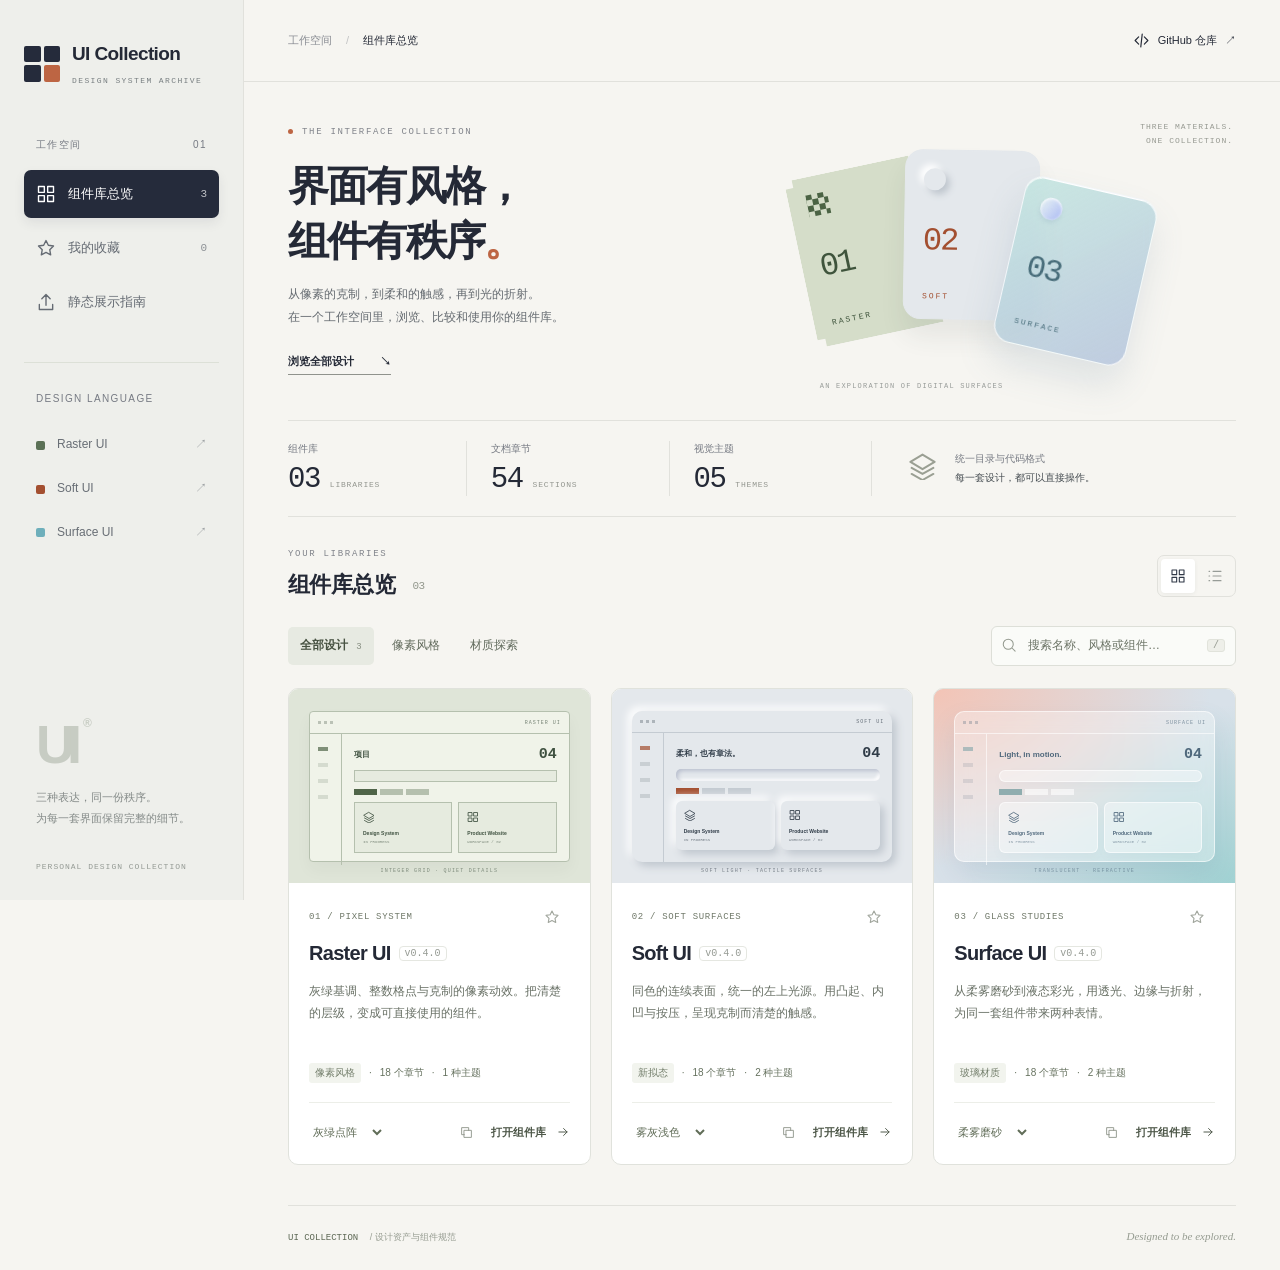
==== index.html @ 35c998aa "feat: unify UI collection and fix interaction regressions Add the collection manager, shared documen" ====
<!doctype html>
<html lang="zh-CN">
<head>
  <meta charset="utf-8">
  <meta name="viewport" content="width=device-width,initial-scale=1,viewport-fit=cover">
  <meta name="theme-color" content="#f6f5f1">
  <meta name="description" content="UI Collection：像素、新拟态与玻璃材质组件库的统一展示与管理入口。">
  <title>UI Collection · 组件库管理</title>
  <link rel="icon" href="data:image/svg+xml,%3Csvg xmlns='http://www.w3.org/2000/svg' viewBox='0 0 32 32'%3E%3Crect width='32' height='32' rx='8' fill='%23232938'/%3E%3Cpath d='M8 8h6v6H8zm10 0h6v6h-6zM8 18h6v6H8zm10 0h6v6h-6z' fill='%23f0a583'/%3E%3C/svg%3E">
  <link rel="stylesheet" href="collection.css?v=audit1">
  <script defer src="collection.js?v=audit1"></script>
</head>
<body>
<a class="skip" href="#collection-main">跳至组件库内容</a>
<aside class="collection-sidebar">
  <a class="collection-brand" href="#libraries"><span class="brand-symbol" aria-hidden="true"><i></i><i></i><i></i><i></i></span><span>UI Collection<small>DESIGN SYSTEM ARCHIVE</small></span></a>
  <div class="sidebar-label">工作空间 <span>01</span></div>
  <nav aria-label="管理页导航">
    <a href="#libraries" data-view="libraries" aria-current="page"><span data-icon="grid"></span>组件库总览<span class="nav-count">3</span></a>
    <a href="#favorites" data-view="favorites"><span data-icon="star"></span>我的收藏<span class="nav-count" id="favorite-count">0</span></a>
    <a href="#publish" data-view="publish"><span data-icon="upload"></span>静态展示指南</a>
  </nav>
  <div class="sidebar-collection"><span class="sidebar-label">DESIGN LANGUAGE</span><a href="raster-ui/index.html"><i class="swatch-pixel"></i>Raster UI<span>↗</span></a><a href="soft-ui/index.html"><i class="swatch-soft"></i>Soft UI<span>↗</span></a><a href="surface-ui/index.html"><i class="swatch-glass"></i>Surface UI<span>↗</span></a></div>
  <div class="sidebar-bottom"><div class="archive-mark" aria-hidden="true">UI<span>®</span></div><p>三种表达，同一份秩序。<br>为每一套界面保留完整的细节。</p><span>PERSONAL DESIGN COLLECTION</span></div>
</aside>
<div class="collection-content">
  <header class="collection-topbar"><div class="breadcrumbs">工作空间 <span>/</span> <strong id="current-page">组件库总览</strong></div><a href="https://github.com/Star1ver-an/raster-ui" target="_blank" rel="noopener"><span data-icon="code"></span>GitHub 仓库<span aria-hidden="true">↗</span></a></header>
  <main id="collection-main">
    <section class="collection-hero" aria-labelledby="hero-title"><div><div class="eyebrow"><span></span> THE INTERFACE COLLECTION</div><h1 id="hero-title">界面有风格，<br>组件有秩序<span>。</span></h1><p>从像素的克制，到柔和的触感，再到光的折射。<br>在一个工作空间里，浏览、比较和使用你的组件库。</p><a class="text-link" href="#libraries">浏览全部设计 <span aria-hidden="true">↘</span></a></div><div class="hero-art" aria-hidden="true"><div class="art-label">THREE MATERIALS.<br>ONE COLLECTION.</div><div class="art-surface art-pixel"><i></i><b>01</b><span>RASTER</span></div><div class="art-surface art-soft"><i></i><b>02</b><span>SOFT</span></div><div class="art-surface art-glass"><i></i><b>03</b><span>SURFACE</span></div><span class="art-caption">AN EXPLORATION OF DIGITAL SURFACES</span></div></section>
    <section class="collection-metrics" aria-label="组件库统计"><div><span>组件库</span><strong>03<small>LIBRARIES</small></strong></div><div><span>文档章节</span><strong>54<small>SECTIONS</small></strong></div><div><span>视觉主题</span><strong>05<small>THEMES</small></strong></div><div class="metric-note"><span data-icon="layers"></span><p>统一目录与代码格式<br><b>每一套设计，都可以直接操作。</b></p></div></section>
    <section id="libraries" aria-labelledby="library-heading"><div class="section-title"><div><span class="eyebrow">YOUR LIBRARIES</span><h2 id="library-heading">组件库总览 <span id="result-count">03</span></h2></div><div class="view-switch" role="group" aria-label="展示方式"><button type="button" data-layout="grid" aria-pressed="true" aria-label="卡片视图"><span data-icon="grid"></span></button><button type="button" data-layout="list" aria-pressed="false" aria-label="列表视图"><span data-icon="list"></span></button></div></div><div class="collection-toolbar"><div class="collection-filters" role="group" aria-label="组件库分类"><button type="button" data-filter="all" aria-pressed="true">全部设计 <span>3</span></button><button type="button" data-filter="pixel" aria-pressed="false">像素风格</button><button type="button" data-filter="material" aria-pressed="false">材质探索</button></div><label class="collection-search"><span data-icon="search"></span><input id="library-search" type="search" placeholder="搜索名称、风格或组件…" aria-label="搜索组件库"><kbd aria-hidden="true">/</kbd></label></div><p class="sr-only" id="collection-results" role="status" aria-atomic="true"></p><div class="library-grid" id="library-grid"></div><div class="collection-empty" id="collection-empty" hidden><span data-icon="search"></span><h3>这里还没有组件库</h3><p id="empty-message">试试其他关键词，或清除筛选。</p><button type="button" id="reset-collection">查看全部组件库</button></div></section>
    <section class="publish-panel" id="publish" aria-labelledby="publish-title" hidden><span class="eyebrow">PUBLISH YOUR COLLECTION</span><h2 id="publish-title">把设计，放到一个可分享的地址。</h2><p>这是一份纯静态组件库。管理页与三套文档使用相对路径，可以作为 GitHub Pages 项目站点展示。</p><ol><li><span>01</span><div><h3>提交完整项目</h3><p>将根目录管理页、共享资源和三套组件库一起提交到仓库。</p></div></li><li><span>02</span><div><h3>启用 GitHub Pages</h3><p>打开仓库 Settings → Pages，将 Source 设为 GitHub Actions。</p></div></li><li><span>03</span><div><h3>运行部署工作流</h3><p>推送到 master，或在 Actions 中手动运行 Deploy UI Collection。工作流只发布构建后的静态文件。</p></div></li></ol><div class="publish-note"><span data-icon="info"></span><p>收藏和视图偏好只保存在当前浏览器。在线管理页用于浏览与整理，不需要账户或服务器。</p></div><a class="primary-link" href="https://github.com/Star1ver-an/raster-ui/settings/pages" target="_blank" rel="noopener">打开仓库 Pages 设置 <span aria-hidden="true">↗</span></a><a class="text-link" href="https://docs.github.com/zh/pages/getting-started-with-github-pages/using-custom-workflows-with-github-pages" target="_blank" rel="noopener">GitHub Pages 官方说明 ↗</a></section>
    <footer class="collection-footer"><span><b>UI COLLECTION</b> / 设计资产与组件规范</span><span>Designed to be explored.</span></footer>
  </main>
</div>
<div class="collection-toast" id="collection-toast" role="status" hidden></div>
<dialog class="link-dialog" id="link-dialog" aria-labelledby="link-title"><h2 id="link-title">复制页面地址</h2><p>浏览器未允许自动复制。下方地址已选中，可按 Ctrl/Cmd + C 复制。</p><input readonly id="copy-url" aria-label="页面地址"><button type="button" id="close-link-dialog">关闭</button></dialog>
</body>
</html>
---- collection.css ----
:root{color-scheme:light;--paper:#f6f5f1;--ink:#242936;--muted:#767a83;--line:#e1e1dc;--accent:#bd6543;--navy:#252b3b;--font:"Segoe UI","Microsoft YaHei",sans-serif;--mono:"Cascadia Mono",Consolas,monospace}
*{box-sizing:border-box}html{scroll-padding-top:96px}body{margin:0;font:14px/1.65 var(--font);color:var(--ink);background:var(--paper)}a{color:inherit;text-decoration:none}button,input,select{font:inherit}button,select{cursor:pointer}button{color:inherit}button:disabled{cursor:default}svg{display:block;width:20px;height:20px;flex-shrink:0}button:focus-visible,a:focus-visible,input:focus-visible,select:focus-visible{outline:2px solid var(--accent);outline-offset:4px}[hidden]{display:none!important}.sr-only{position:absolute;clip-path:inset(50%);width:1px;height:1px;overflow:hidden}.skip{position:fixed;top:-100px;left:20px;z-index:100;background:var(--navy);color:white;padding:12px 20px}.skip:focus{top:12px}
.collection-sidebar{width:244px;position:fixed;inset:0 auto 0 0;padding:38px 24px 24px;background:#eeeFEb;border-right:1px solid var(--line);display:flex;flex-direction:column;overflow:auto}
.collection-brand{display:flex;align-items:center;gap:12px;font-size:19px;font-weight:700;letter-spacing:-.6px;margin-bottom:48px}.collection-brand small{display:block;font:8px/2 var(--mono);letter-spacing:1.4px;color:#777e80;margin-top:4px}.brand-symbol{width:36px;height:36px;display:grid;grid-template-columns:1fr 1fr;gap:3px;flex-shrink:0}.brand-symbol i{background:var(--navy);border-radius:2px}.brand-symbol i:last-child{background:var(--accent)}
.sidebar-label{display:flex;justify-content:space-between;font-size:10px;letter-spacing:1.4px;color:var(--muted);margin:0 12px 16px}.collection-sidebar nav{display:grid;gap:6px}.collection-sidebar nav>a{display:flex;align-items:center;gap:12px;padding:13px 12px;min-height:48px;border-radius:7px;color:#656b73;font-size:13px}.collection-sidebar nav>a[aria-current]{background:var(--navy);color:#fff;box-shadow:0 5px 12px #252b3b14}.collection-sidebar nav>a:hover:not([aria-current]){background:#e2e4de}.nav-count{margin-left:auto;font:11px var(--mono);opacity:.7}.sidebar-collection{margin-top:36px;padding-top:28px;border-top:1px solid #dce0d7}.sidebar-collection>a{display:flex;align-items:center;padding:12px;gap:12px;color:#686e75;font-size:12px}.sidebar-collection>a>span{margin-left:auto;opacity:.6}.sidebar-collection i{width:9px;height:9px;border-radius:2px}.swatch-pixel{background:#5b7156}.swatch-soft{background:#9b9bb8}.swatch-glass{background:#6eafbb}.sidebar-bottom{margin-top:auto;padding:50px 12px 0}.archive-mark{font:700 54px/1 var(--font);letter-spacing:-8px;color:#c7ccc3}.archive-mark span{font-size:12px;letter-spacing:0;vertical-align:top;margin-left:9px}.sidebar-bottom p{font-size:11px;color:#858b89;line-height:1.9;margin:16px 0 24px}.sidebar-bottom>span{font:8px var(--mono);letter-spacing:1px;color:#949a94}
.collection-content{margin-left:244px}.collection-topbar{height:82px;border-bottom:1px solid var(--line);padding:0 44px;display:flex;align-items:center;justify-content:space-between;background:var(--paper);gap:20px}.breadcrumbs{display:flex;align-items:center;gap:14px;font-size:11px;color:#898c93}.breadcrumbs span{color:#c2c3c4}.breadcrumbs strong{font-weight:500;color:var(--ink)}.collection-topbar>a{display:flex;align-items:center;gap:8px;font-size:11px}.collection-topbar>a svg{width:17px;height:17px}main{padding:0 44px;max-width:1580px;margin:auto}
.collection-hero{display:grid;grid-template-columns:1.1fr 1fr;gap:32px;align-items:center;min-height:350px;padding:40px 0 36px}.eyebrow{font:9px var(--mono);letter-spacing:1.7px;color:#81848b;display:block}.collection-hero .eyebrow{display:flex;align-items:center;gap:9px}.eyebrow>span{width:5px;height:5px;background:var(--accent);border-radius:50%}h1{font-size:clamp(30px,3.2vw,48px);line-height:1.35;letter-spacing:-1.8px;margin:22px 0 14px;font-weight:650}h1>span{color:var(--accent)}.collection-hero p{font-size:12px;line-height:1.9;color:#81848b;margin:0 0 20px}.text-link{font-size:11px;display:inline-flex;align-items:center;gap:26px;border-bottom:1px solid #90938d;padding-bottom:4px;font-weight:600}.text-link:hover{color:var(--accent)}
.hero-art{height:278px;position:relative;isolation:isolate}.art-label{position:absolute;right:3px;top:8px;font:8px/1.8 var(--mono);letter-spacing:1px;color:#969991;text-align:right}.art-surface{position:absolute;width:135px;height:170px;border-radius:4px;padding:18px;box-shadow:0 18px 25px #2d3a4414;display:flex;flex-direction:column;justify-content:space-between}.art-surface>b{font:500 32px var(--mono);letter-spacing:-2px}.art-surface>span{font:8px var(--mono);letter-spacing:2px}.art-surface>i{width:22px;height:22px;display:block}.art-pixel{top:54px;left:0;background:#d5ddc9;color:#3f543c;transform:rotate(-12deg);z-index:1;clip-path:polygon(0 8px,8px 8px,8px 0,calc(100% - 8px) 0,calc(100% - 8px) 8px,100% 8px,100% calc(100% - 8px),calc(100% - 8px) calc(100% - 8px),calc(100% - 8px) 100%,8px 100%,8px calc(100% - 8px),0 calc(100% - 8px))}.art-pixel>i{background:repeating-conic-gradient(#4b6344 0 25%,transparent 0 50%) 0/12px 12px}.art-soft{top:38px;left:104px;background:linear-gradient(135deg,#eeeff4,#d6d9e3);border:1px solid #fdfdff;color:#777e96;z-index:2;transform:rotate(1deg);border-radius:18px}.art-soft>i{border-radius:50%;background:#e3e6ec;box-shadow:4px 4px 7px #a4abba,-4px -4px 7px white}.art-glass{top:74px;left:208px;z-index:3;background:linear-gradient(140deg,#bfe4dece,#9fb3d5a1);border:1px solid #ffffffc9;color:#476c79;transform:rotate(13deg);backdrop-filter:blur(8px);border-radius:18px;box-shadow:0 20px 35px #63829d29,inset 0 1px 0 #fff}.art-glass>i{border-radius:50%;background:linear-gradient(120deg,#fff9,#acbbf3);box-shadow:inset 0 1px 3px #fff,0 3px 4px #567a9c20}.art-caption{position:absolute;bottom:0;left:20px;font:7px var(--mono);letter-spacing:1.2px;color:#979b98}
.collection-metrics{display:grid;grid-template-columns:1fr 1fr 1fr 1.9fr;padding:23px 0;border-top:1px solid var(--line);border-bottom:1px solid var(--line);gap:24px;margin-bottom:40px}.collection-metrics>div:not(:last-child){border-right:1px solid var(--line)}.collection-metrics>div>span{display:block;color:var(--muted);font-size:10px;margin-bottom:5px}.collection-metrics strong{display:flex;align-items:baseline;gap:10px;font:400 29px var(--mono);letter-spacing:-1.5px}.collection-metrics small{font:8px var(--mono);color:#93968f;letter-spacing:.8px}.metric-note{display:flex;align-items:center;gap:18px;padding-left:12px}.metric-note>[data-icon] svg{width:29px;height:29px;color:#9a9f93}.metric-note p{font-size:10px;line-height:1.9;color:var(--muted);margin:0}.metric-note b{font-weight:400;color:#454c51}
.section-title{display:flex;justify-content:space-between;align-items:center;margin-bottom:23px;gap:20px}.section-title h2{font-size:22px;font-weight:600;letter-spacing:-.6px;margin:8px 0 0}.section-title h2>span{font:11px var(--mono);color:#93988d;margin-left:12px;vertical-align:middle}.view-switch{display:flex;border:1px solid var(--line);border-radius:7px;padding:3px;gap:3px}.view-switch button{background:transparent;border:0;display:grid;place-items:center;width:34px;height:34px;border-radius:4px;color:#979c97}.view-switch button[aria-pressed="true"]{background:white;color:#303847;box-shadow:0 1px 4px #24293610}.view-switch svg{width:16px;height:16px}
.collection-toolbar{display:flex;align-items:center;justify-content:space-between;gap:18px;padding-bottom:22px}.collection-filters{display:flex;align-items:center;gap:6px}.collection-filters button{border:0;background:none;padding:8px 12px;border-radius:5px;color:#848982;font-size:11px;min-height:38px;white-space:nowrap}.collection-filters button[aria-pressed="true"]{background:#e7eae2;color:#485343;font-weight:600}.collection-filters button>span{margin-left:5px;opacity:.6;font:9px var(--mono)}.collection-search{display:flex;align-items:center;gap:9px;border:1px solid #dddfd8;border-radius:6px;padding:8px 10px;background:#fafbf8;min-width:160px}.collection-search svg{width:15px;height:15px;color:#93998e}.collection-search input{background:none;border:0;outline:none;min-width:0;width:172px;color:var(--ink);font-size:11px}.collection-search:focus-within{border-color:var(--accent)}.collection-search kbd{background:#eeefe9;border:1px solid #e1e3db;padding:0 5px;border-radius:3px;font:10px var(--mono);color:#969b92}
.library-grid{display:grid;grid-template-columns:repeat(3,minmax(0,1fr));gap:20px}.library-card{background:#fff;border:1px solid #e0e2dc;border-radius:10px;overflow:hidden;min-width:0;transition:box-shadow .2s ease,transform .2s ease}.library-card:hover{box-shadow:0 12px 30px #303a4110;transform:translateY(-3px)}.library-preview{height:194px;padding:26px 20px 20px;position:relative;overflow:hidden;display:flex;align-items:center;justify-content:center}.preview-raster{background:#dfe5d8;color:#3f5140;--mini-bg:#f0f3e9;--mini-panel:#e6ebdf;--mini-accent:#506549;--mini-line:#b5c0ae}.preview-soft{background:#e9eaf0;color:#61687c;--mini-bg:#edeef4;--mini-panel:#f0f1f6;--mini-accent:#8c94bf;--mini-line:#d0d4df}.preview-surface{background:radial-gradient(ellipse at 0 0,#f3c4b6,transparent 65%),radial-gradient(ellipse at 100% 100%,#a1d2d3,transparent 65%),#d8e1e9;color:#4f687c;--mini-bg:#ffffff50;--mini-panel:#ffffff65;--mini-accent:#90adaf;--mini-line:#fff9}.mini-window{width:100%;max-width:290px;height:151px;background:var(--mini-bg);border:1px solid var(--mini-line);box-shadow:0 8px 16px #28323b0a;border-radius:4px;transform:translateY(-2px)}.mini-bar{height:22px;display:flex;align-items:center;gap:3px;padding:0 8px;border-bottom:1px solid var(--mini-line)}.mini-bar>i{width:3px;height:3px;background:currentColor;opacity:.3}.mini-bar>span{margin-left:auto;font:5px var(--mono);letter-spacing:1px;opacity:.7}.mini-layout{display:grid;grid-template-columns:32px 1fr;height:127px}.mini-rail{padding:13px 8px;border-right:1px solid var(--mini-line);display:flex;flex-direction:column;gap:12px}.mini-rail>*{display:block;width:10px;height:4px;background:currentColor;opacity:.15}.mini-rail>b{background:var(--mini-accent);opacity:.7}.mini-content{padding:12px;min-width:0}.mini-title{font-size:8px;font-weight:700;display:flex;justify-content:space-between;align-items:center;white-space:nowrap}.mini-title>span{font:700 15px var(--mono)}.mini-search{height:12px;background:var(--mini-panel);margin-top:7px;border:1px solid var(--mini-line)}.mini-chips{display:flex;gap:3px;margin:7px 0}.mini-chips>i{width:23px;height:6px;background:var(--mini-line)}.mini-chips>i:first-child{background:var(--mini-accent)}.mini-cards{display:grid;grid-template-columns:1fr 1fr;gap:6px}.mini-cards>div{padding:8px;background:var(--mini-panel);border:1px solid var(--mini-line)}.mini-cards i svg{width:12px;height:12px;margin-bottom:6px}.mini-cards b{font-size:5px;display:block}.mini-cards small{font:4px var(--mono);display:block;opacity:.6;margin-top:3px}.preview-caption{position:absolute;left:0;right:0;bottom:9px;text-align:center;font:5px var(--mono);letter-spacing:1.2px;opacity:.6}.preview-soft .mini-window{border-radius:10px;box-shadow:7px 7px 14px #b6bcc8,-5px -5px 14px #fff;border-color:#ffffff70}.preview-soft .mini-search{box-shadow:inset 2px 2px 4px #b9bfce,inset -2px -2px 3px #fff;border:0;border-radius:5px}.preview-soft .mini-cards>div{box-shadow:3px 3px 6px #c2c6d3,-3px -3px 6px #fff;border:0;border-radius:6px}.preview-surface .mini-window{border-radius:10px;box-shadow:0 12px 25px #68859c25;backdrop-filter:blur(9px)}.preview-surface .mini-cards>div,.preview-surface .mini-search{border-radius:6px;box-shadow:0 4px 8px #68859c0a}
.library-card-body{padding:18px 20px 16px}.card-edition{display:flex;align-items:center;justify-content:space-between;gap:10px;margin-bottom:4px}.card-edition>span{font:7px var(--mono);color:#90978c;letter-spacing:.7px}.favorite-button{border:0;background:none;padding:6px;color:#a1a69d;min-height:32px;min-width:32px;border-radius:4px}.favorite-button svg{width:16px;height:16px}.favorite-button[aria-pressed="true"]{color:#b77b41}.favorite-button[aria-pressed="true"] svg{fill:#f5e0b8}.favorite-button:hover{background:#f5f4ee}.card-title{display:flex;align-items:center;gap:8px;flex-wrap:wrap}.card-title h3{font-size:20px;letter-spacing:-.7px;font-weight:600;margin:0}.version-label{font:8px var(--mono);color:#969b94;border:1px solid #e5e7e1;border-radius:4px;padding:1px 5px}.library-card-body>p{color:#81877f;font-size:10px;line-height:1.9;min-height:57px;margin:10px 0 15px}.card-meta{display:flex;gap:8px;flex-wrap:wrap;align-items:center;font-size:8px;color:#8c928a}.card-meta>span+span::before{content:"·";margin-right:8px}.card-meta>span:first-child{padding:2px 6px;border-radius:3px;background:#f2f4ee;color:#737e6b}.card-bottom{border-top:1px solid #eceee8;margin-top:19px;padding-top:13px;display:flex;align-items:center;justify-content:space-between;gap:8px;flex-wrap:wrap}.theme-picker select{max-width:100%;border:0;color:#91988b;font-size:9px;background:none;padding:6px 12px 6px 0;min-height:32px}.card-bottom>div{display:flex;align-items:center;gap:8px;margin-left:auto}.copy-link{border:0;background:none;color:#8d9488;padding:7px;min-width:30px;min-height:32px}.copy-link svg{width:13px;height:13px}.open-library{display:flex;align-items:center;gap:10px;font-size:9px;color:#4d5748;font-weight:600;min-height:32px;white-space:nowrap}.open-library svg{width:14px;height:14px}.open-library:hover{color:var(--accent)}
.library-card[data-preview-theme="dark"] .preview-soft{background:#333945;color:#d5d8e3;--mini-bg:#353c49;--mini-panel:#3b4351;--mini-accent:#a4abd5;--mini-line:#515b6d}.library-card[data-preview-theme="dark"] .preview-soft .mini-window,.library-card[data-preview-theme="dark"] .preview-soft .mini-cards>div{box-shadow:4px 4px 9px #202631,-3px -3px 8px #4a5465}.library-card[data-preview-theme="dark"] .mini-search{box-shadow:inset 2px 2px 4px #212732,inset -2px -2px 4px #465063}.library-card[data-preview-theme="clear"] .preview-surface{background:radial-gradient(ellipse at 0 0,#735790,transparent 70%),radial-gradient(ellipse at 100% 100%,#187b91,transparent 70%),#1f324c;color:#e9f6ff;--mini-bg:#b8d8ff22;--mini-panel:#83b6e52b;--mini-accent:#b7a8ed;--mini-line:#d7eaff45}
.library-grid[data-layout="list"]{grid-template-columns:1fr}.library-grid[data-layout="list"] .library-card{display:grid;grid-template-columns:250px 1fr}.library-grid[data-layout="list"] .library-preview{height:100%;min-height:230px}.library-grid[data-layout="list"] .library-card-body{padding:20px 28px}.library-grid[data-layout="list"] .library-card-body>p{min-height:0}.collection-empty{text-align:center;border:1px dashed #d5dacd;padding:50px 24px;border-radius:10px;color:#8b9483}.collection-empty>[data-icon] svg{margin:0 auto;width:30px;height:30px}.collection-empty h3{font-size:18px;font-weight:500;color:#57624f}.collection-empty p{font-size:12px}.collection-empty button{border:1px solid #cdd3c7;background:none;border-radius:6px;padding:10px 20px;font-size:12px;margin-top:12px}
.collection-footer{border-top:1px solid var(--line);margin-top:40px;padding:24px 0;display:flex;justify-content:space-between;gap:20px;flex-wrap:wrap;font-size:9px;color:#969c91}.collection-footer b{font:9px var(--mono);color:#5c6754;margin-right:9px}.collection-footer>span:last-child{font:italic 11px Georgia,serif}
.publish-panel{padding:12px 0 0;max-width:800px}.publish-panel h2{font-size:27px;font-weight:600;letter-spacing:-1px}.publish-panel>p{color:#7a8373;font-size:13px;max-width:650px}.publish-panel ol{list-style:none;padding:0;margin:28px 0}.publish-panel li{display:flex;gap:24px;border-top:1px solid var(--line);padding:23px 0}.publish-panel li>span{font:20px var(--mono);color:#b2b8a9}.publish-panel h3{font-size:15px;font-weight:500;margin:0 0 8px}.publish-panel li p{font-size:12px;color:#858d7f;margin:0}.publish-note{display:flex;gap:14px;background:#ecefe6;border-radius:8px;padding:18px 20px;font-size:12px;color:#6e7a63;margin-bottom:24px}.publish-note p{margin:0}.primary-link{display:inline-flex;align-items:center;gap:28px;background:var(--navy);color:#fff;padding:12px 20px;border-radius:6px;font-size:12px;margin-right:20px;margin-bottom:20px}.publish-panel .text-link{font-weight:400;font-size:11px}
.collection-toast{position:fixed;bottom:24px;left:calc(50% + 122px);transform:translateX(-50%);padding:12px 24px;border-radius:8px;background:var(--navy);color:white;box-shadow:0 8px 24px #24293625;font-size:12px;z-index:50;max-width:calc(100% - 32px)}.link-dialog{border:1px solid var(--line);border-radius:12px;padding:28px;max-width:520px;width:calc(100% - 32px);color:var(--ink)}.link-dialog::backdrop{background:#252b3b50}.link-dialog h2{font-size:20px;margin-top:0}.link-dialog p{font-size:12px;color:var(--muted)}.link-dialog input{width:100%;padding:10px;border:1px solid var(--line);font-size:12px}.link-dialog button{margin-top:20px;padding:8px 24px;border:0;border-radius:4px;background:var(--navy);color:white;min-height:44px}
@media(min-width:1600px){.collection-hero{min-height:400px}.hero-art{transform:scale(1.08);transform-origin:center}.library-preview{height:220px}}
@media(max-width:1200px){.collection-sidebar{width:210px;padding:30px 18px}.collection-content{margin-left:210px}main{padding:0 30px}.collection-topbar{padding:0 30px}.collection-brand{font-size:17px}.collection-brand small{font-size:7px;letter-spacing:1px}.hero-art{transform:scale(.85);transform-origin:right center}.library-grid{gap:14px}.library-card-body{padding:14px}.card-bottom>div{gap:3px}.collection-metrics{grid-template-columns:1fr 1fr 1fr;gap:20px}.collection-metrics .metric-note{display:none}.collection-metrics>div:nth-child(3){border-right:0}.collection-toast{left:calc(50% + 105px)}}
@media(max-width:1000px){.library-grid{grid-template-columns:1fr 1fr}.library-card:last-child{grid-column:auto}.hero-art{transform:scale(.7);width:350px;justify-self:end}.collection-hero{gap:0;grid-template-columns:1fr .7fr;overflow:hidden}h1{font-size:34px}.collection-hero p br{display:none}.collection-toolbar{flex-wrap:wrap}.collection-search{flex:1}.collection-search input{width:100%}.library-grid[data-layout="list"] .library-card{grid-template-columns:200px 1fr}}
@media(max-width:760px){.collection-sidebar{position:static;width:auto;padding:18px 20px 0;border-right:0;border-bottom:1px solid var(--line);overflow:visible}.collection-brand{font-size:19px;margin:0 0 18px}.collection-brand small{font-size:8px}.brand-symbol{width:32px;height:32px}.collection-sidebar>.sidebar-label,.sidebar-collection,.sidebar-bottom{display:none}.collection-sidebar nav{display:flex;gap:4px;overflow:auto}.collection-sidebar nav>a{min-height:48px;font-size:11px;gap:8px;white-space:nowrap;padding:10px 12px;border-radius:6px 6px 0 0}.collection-sidebar nav>a svg{width:16px;height:16px}.collection-sidebar nav>a .nav-count{display:none}.collection-content{margin:0}.collection-topbar{height:56px;padding:0 20px}.collection-topbar>a{font-size:10px}.breadcrumbs{font-size:10px;gap:10px}main{padding:0 20px}.collection-hero{grid-template-columns:1fr;min-height:0;padding:30px 0}.collection-hero h1{font-size:36px;letter-spacing:-1.5px;margin:18px 0 12px}.collection-hero p{font-size:12px}.hero-art{display:none}.collection-metrics{margin-bottom:30px;gap:16px;padding:20px 0}.collection-metrics strong{font-size:25px;display:block}.collection-metrics small{display:block;font-size:7px;letter-spacing:.6px;margin-top:6px}.collection-metrics>div>span{font-size:10px}.section-title h2{font-size:21px}.section-title .eyebrow{font-size:8px}.collection-toolbar{gap:12px;padding-bottom:18px}.collection-filters{justify-content:space-between;width:100%}.collection-filters button{padding:8px 11px;min-height:44px}.collection-search{width:100%;padding:10px 12px}.collection-search input{font-size:13px;min-height:22px}.collection-search kbd{display:none}.library-grid{grid-template-columns:1fr;gap:20px}.library-preview{height:210px}.mini-window{max-width:290px}.library-card-body{padding:18px 22px}.card-edition>span{font-size:8px}.card-title h3{font-size:22px}.version-label{font-size:9px}.library-card-body>p{font-size:12px;min-height:0}.card-meta{font-size:10px}.theme-picker select{font-size:11px;min-height:44px}.card-bottom{margin-top:16px}.copy-link{min-width:40px;min-height:44px}.copy-link svg{width:16px;height:16px}.open-library{font-size:11px;min-height:44px}.favorite-button{min-width:44px;min-height:44px}.view-switch button{width:40px;height:40px}.library-grid[data-layout="list"] .library-card{grid-template-columns:1fr}.library-grid[data-layout="list"] .library-preview{display:none}.library-grid[data-layout="list"] .library-card-body{padding:18px 22px}.collection-toast{left:50%;font-size:11px;width:max-content}.collection-footer{margin-top:28px;gap:12px}.publish-panel h2{font-size:24px}.publish-panel .text-link{display:table}.collection-footer>span{font-size:8px}}
@media(prefers-reduced-motion:reduce){*{scroll-behavior:auto!important}.library-card{transition:none}.library-card:hover{transform:none}}

/* Keep the asset controls readable at ordinary desktop widths. */
.library-card-body>p{font-size:12px;min-height:68px}.card-meta{font-size:10px}.card-edition>span{font-size:9px}.version-label{font-size:10px}
.theme-picker select,.open-library{font-size:11px}.collection-filters button,.collection-search input{font-size:12px}
.collection-hero{min-height:310px;padding-top:30px;padding-bottom:30px}.collection-metrics{padding-top:20px;padding-bottom:20px;margin-bottom:32px}
@media(max-width:760px){.collection-hero{min-height:0}.library-card-body>p{min-height:0}}

.library-card-body>p{color:#697166}.card-meta{color:#65715e}.card-edition>span{color:#6f7868}.theme-picker select{color:#616d58}
.collection-hero p{color:#646a70}.collection-filters button{color:#626b5d}.collection-search input::placeholder{color:#6c7466;opacity:1}

/* Previews follow the material palettes used by the component libraries. */
.swatch-soft{background:#a34f30}.art-soft{background:#e4e8ec;border-color:#e4e8ec;color:#a34f30}.art-soft>i{background:#e4e8ec;box-shadow:4px 4px 7px #bec5cd,-4px -4px 7px #fff}
.preview-soft{background:#e4e8ec;color:#303c48;--mini-bg:#e4e8ec;--mini-panel:#e4e8ec;--mini-accent:#a34f30;--mini-line:#c4cbd2}.preview-soft .mini-window,.preview-soft .mini-cards>div{border:0;box-shadow:4px 4px 9px #bec5cd,-4px -4px 9px #fff}
.library-card[data-preview-theme="dark"] .preview-soft{background:#2c323a;color:#e8edf2;--mini-bg:#2c323a;--mini-panel:#2c323a;--mini-accent:#efb08b;--mini-line:#546170}.library-card[data-preview-theme="dark"] .preview-soft .mini-window,.library-card[data-preview-theme="dark"] .preview-soft .mini-cards>div{box-shadow:4px 4px 9px #1d2228,-4px -4px 9px #3c4550}
@media(max-width:760px){.copy-link{min-width:44px}.theme-picker select,.open-library{font-size:13px}.library-card-body>p{font-size:14px;line-height:1.8}.card-meta{font-size:12px}}
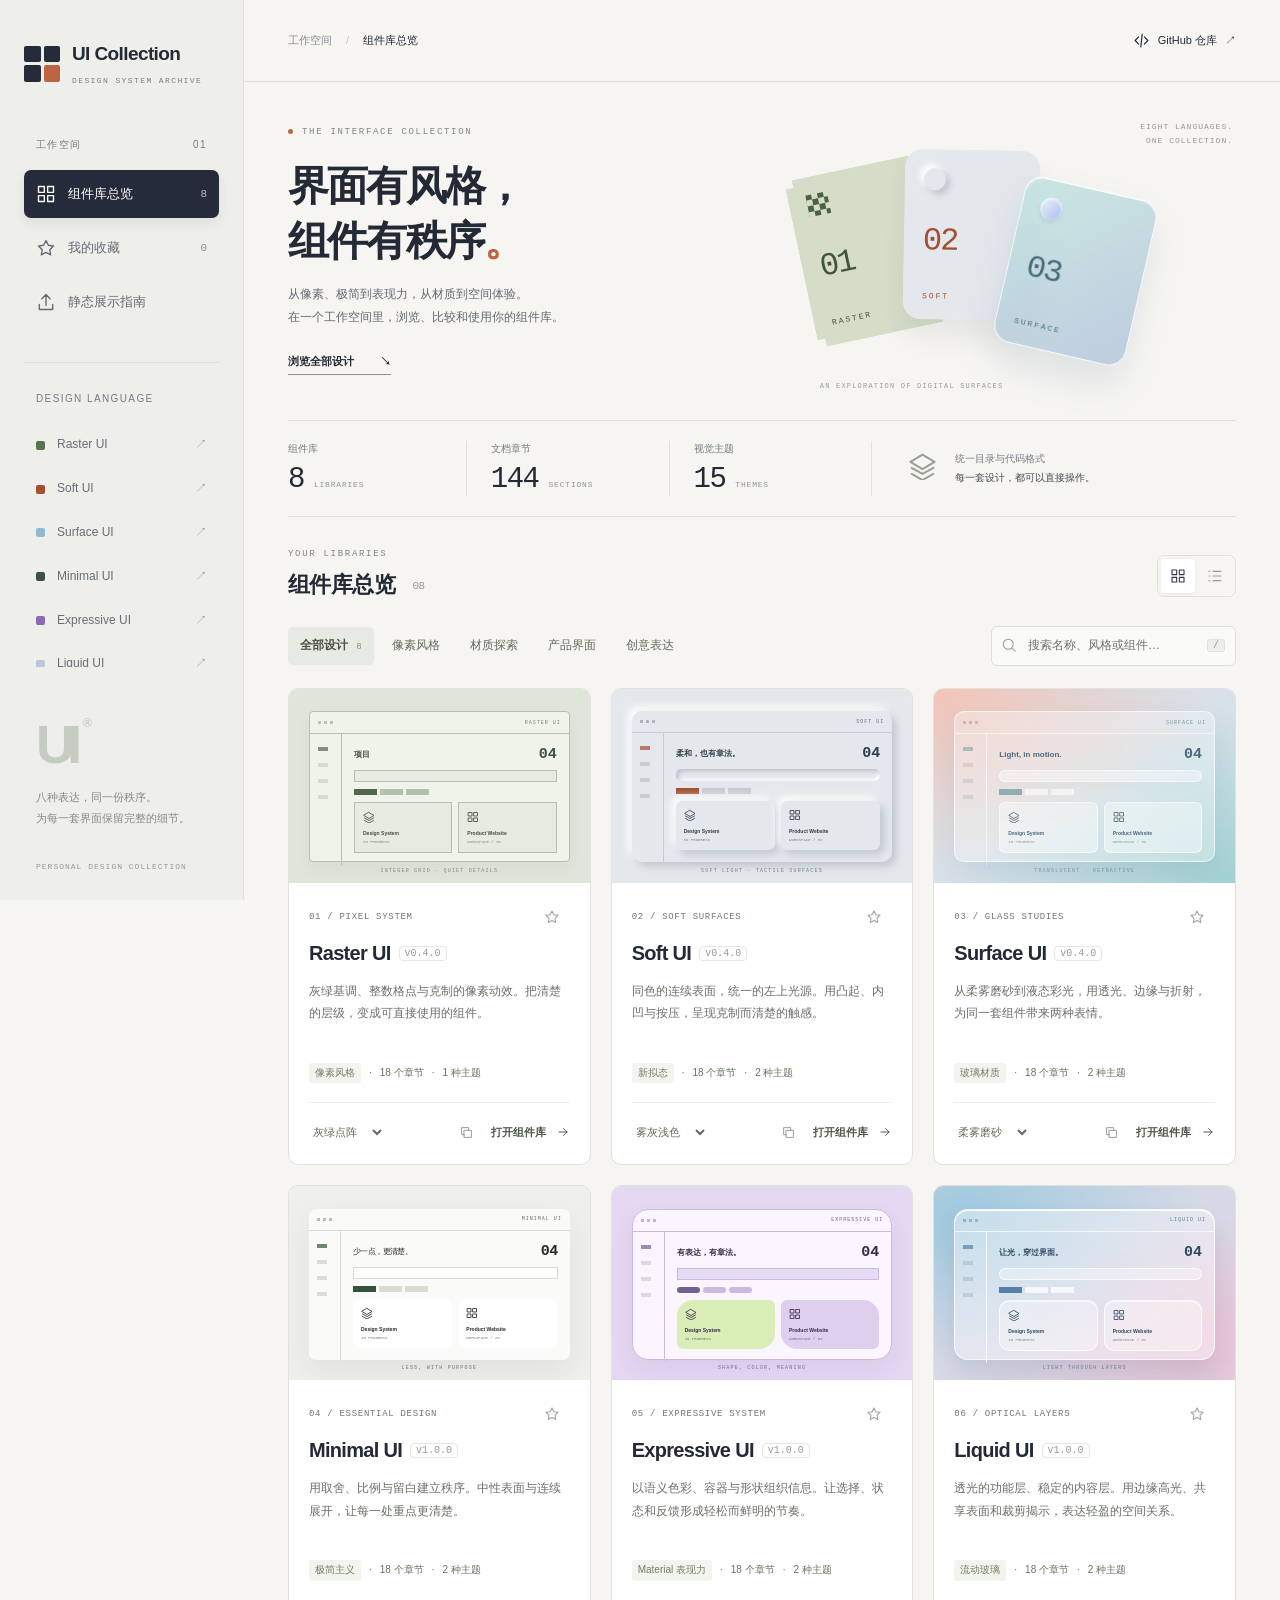
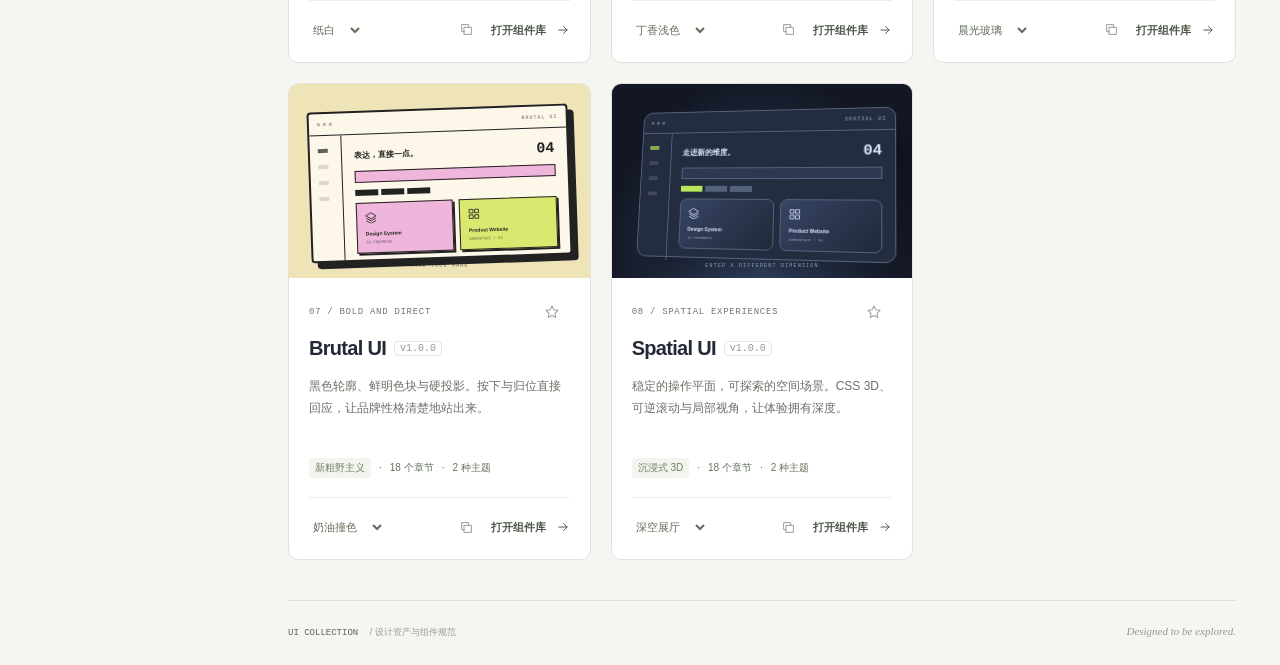
==== commit 430ab2b9: "feat: add five reusable design systems and motion studies" ====
--- a/index.html
+++ b/index.html
@@ -4,11 +4,11 @@
   <meta charset="utf-8">
   <meta name="viewport" content="width=device-width,initial-scale=1,viewport-fit=cover">
   <meta name="theme-color" content="#f6f5f1">
-  <meta name="description" content="UI Collection：像素、新拟态与玻璃材质组件库的统一展示与管理入口。">
+  <meta name="description" content="UI Collection：八套独立设计语言组件库的统一展示与管理入口。">
   <title>UI Collection · 组件库管理</title>
   <link rel="icon" href="data:image/svg+xml,%3Csvg xmlns='http://www.w3.org/2000/svg' viewBox='0 0 32 32'%3E%3Crect width='32' height='32' rx='8' fill='%23232938'/%3E%3Cpath d='M8 8h6v6H8zm10 0h6v6h-6zM8 18h6v6H8zm10 0h6v6h-6z' fill='%23f0a583'/%3E%3C/svg%3E">
-  <link rel="stylesheet" href="collection.css?v=audit1">
-  <script defer src="collection.js?v=audit1"></script>
+  <link rel="stylesheet" href="collection.css?v=styles-1">
+  <script defer src="collection.js?v=styles-1"></script>
 </head>
 <body>
 <a class="skip" href="#collection-main">跳至组件库内容</a>
@@ -16,20 +16,20 @@
   <a class="collection-brand" href="#libraries"><span class="brand-symbol" aria-hidden="true"><i></i><i></i><i></i><i></i></span><span>UI Collection<small>DESIGN SYSTEM ARCHIVE</small></span></a>
   <div class="sidebar-label">工作空间 <span>01</span></div>
   <nav aria-label="管理页导航">
-    <a href="#libraries" data-view="libraries" aria-current="page"><span data-icon="grid"></span>组件库总览<span class="nav-count">3</span></a>
+    <a href="#libraries" data-view="libraries" aria-current="page"><span data-icon="grid"></span>组件库总览<span class="nav-count" data-library-total>8</span></a>
     <a href="#favorites" data-view="favorites"><span data-icon="star"></span>我的收藏<span class="nav-count" id="favorite-count">0</span></a>
     <a href="#publish" data-view="publish"><span data-icon="upload"></span>静态展示指南</a>
   </nav>
   <div class="sidebar-collection"><span class="sidebar-label">DESIGN LANGUAGE</span><a href="raster-ui/index.html"><i class="swatch-pixel"></i>Raster UI<span>↗</span></a><a href="soft-ui/index.html"><i class="swatch-soft"></i>Soft UI<span>↗</span></a><a href="surface-ui/index.html"><i class="swatch-glass"></i>Surface UI<span>↗</span></a></div>
-  <div class="sidebar-bottom"><div class="archive-mark" aria-hidden="true">UI<span>®</span></div><p>三种表达，同一份秩序。<br>为每一套界面保留完整的细节。</p><span>PERSONAL DESIGN COLLECTION</span></div>
+  <div class="sidebar-bottom"><div class="archive-mark" aria-hidden="true">UI<span>®</span></div><p>八种表达，同一份秩序。<br>为每一套界面保留完整的细节。</p><span>PERSONAL DESIGN COLLECTION</span></div>
 </aside>
 <div class="collection-content">
   <header class="collection-topbar"><div class="breadcrumbs">工作空间 <span>/</span> <strong id="current-page">组件库总览</strong></div><a href="https://github.com/Star1ver-an/raster-ui" target="_blank" rel="noopener"><span data-icon="code"></span>GitHub 仓库<span aria-hidden="true">↗</span></a></header>
   <main id="collection-main">
-    <section class="collection-hero" aria-labelledby="hero-title"><div><div class="eyebrow"><span></span> THE INTERFACE COLLECTION</div><h1 id="hero-title">界面有风格，<br>组件有秩序<span>。</span></h1><p>从像素的克制，到柔和的触感，再到光的折射。<br>在一个工作空间里，浏览、比较和使用你的组件库。</p><a class="text-link" href="#libraries">浏览全部设计 <span aria-hidden="true">↘</span></a></div><div class="hero-art" aria-hidden="true"><div class="art-label">THREE MATERIALS.<br>ONE COLLECTION.</div><div class="art-surface art-pixel"><i></i><b>01</b><span>RASTER</span></div><div class="art-surface art-soft"><i></i><b>02</b><span>SOFT</span></div><div class="art-surface art-glass"><i></i><b>03</b><span>SURFACE</span></div><span class="art-caption">AN EXPLORATION OF DIGITAL SURFACES</span></div></section>
-    <section class="collection-metrics" aria-label="组件库统计"><div><span>组件库</span><strong>03<small>LIBRARIES</small></strong></div><div><span>文档章节</span><strong>54<small>SECTIONS</small></strong></div><div><span>视觉主题</span><strong>05<small>THEMES</small></strong></div><div class="metric-note"><span data-icon="layers"></span><p>统一目录与代码格式<br><b>每一套设计，都可以直接操作。</b></p></div></section>
-    <section id="libraries" aria-labelledby="library-heading"><div class="section-title"><div><span class="eyebrow">YOUR LIBRARIES</span><h2 id="library-heading">组件库总览 <span id="result-count">03</span></h2></div><div class="view-switch" role="group" aria-label="展示方式"><button type="button" data-layout="grid" aria-pressed="true" aria-label="卡片视图"><span data-icon="grid"></span></button><button type="button" data-layout="list" aria-pressed="false" aria-label="列表视图"><span data-icon="list"></span></button></div></div><div class="collection-toolbar"><div class="collection-filters" role="group" aria-label="组件库分类"><button type="button" data-filter="all" aria-pressed="true">全部设计 <span>3</span></button><button type="button" data-filter="pixel" aria-pressed="false">像素风格</button><button type="button" data-filter="material" aria-pressed="false">材质探索</button></div><label class="collection-search"><span data-icon="search"></span><input id="library-search" type="search" placeholder="搜索名称、风格或组件…" aria-label="搜索组件库"><kbd aria-hidden="true">/</kbd></label></div><p class="sr-only" id="collection-results" role="status" aria-atomic="true"></p><div class="library-grid" id="library-grid"></div><div class="collection-empty" id="collection-empty" hidden><span data-icon="search"></span><h3>这里还没有组件库</h3><p id="empty-message">试试其他关键词，或清除筛选。</p><button type="button" id="reset-collection">查看全部组件库</button></div></section>
-    <section class="publish-panel" id="publish" aria-labelledby="publish-title" hidden><span class="eyebrow">PUBLISH YOUR COLLECTION</span><h2 id="publish-title">把设计，放到一个可分享的地址。</h2><p>这是一份纯静态组件库。管理页与三套文档使用相对路径，可以作为 GitHub Pages 项目站点展示。</p><ol><li><span>01</span><div><h3>提交完整项目</h3><p>将根目录管理页、共享资源和三套组件库一起提交到仓库。</p></div></li><li><span>02</span><div><h3>启用 GitHub Pages</h3><p>打开仓库 Settings → Pages，将 Source 设为 GitHub Actions。</p></div></li><li><span>03</span><div><h3>运行部署工作流</h3><p>推送到 master，或在 Actions 中手动运行 Deploy UI Collection。工作流只发布构建后的静态文件。</p></div></li></ol><div class="publish-note"><span data-icon="info"></span><p>收藏和视图偏好只保存在当前浏览器。在线管理页用于浏览与整理，不需要账户或服务器。</p></div><a class="primary-link" href="https://github.com/Star1ver-an/raster-ui/settings/pages" target="_blank" rel="noopener">打开仓库 Pages 设置 <span aria-hidden="true">↗</span></a><a class="text-link" href="https://docs.github.com/zh/pages/getting-started-with-github-pages/using-custom-workflows-with-github-pages" target="_blank" rel="noopener">GitHub Pages 官方说明 ↗</a></section>
+    <section class="collection-hero" aria-labelledby="hero-title"><div><div class="eyebrow"><span></span> THE INTERFACE COLLECTION</div><h1 id="hero-title">界面有风格，<br>组件有秩序<span>。</span></h1><p>从像素、极简到表现力，从材质到空间体验。<br>在一个工作空间里，浏览、比较和使用你的组件库。</p><a class="text-link" href="#libraries">浏览全部设计 <span aria-hidden="true">↘</span></a></div><div class="hero-art" aria-hidden="true"><div class="art-label">EIGHT LANGUAGES.<br>ONE COLLECTION.</div><div class="art-surface art-pixel"><i></i><b>01</b><span>RASTER</span></div><div class="art-surface art-soft"><i></i><b>02</b><span>SOFT</span></div><div class="art-surface art-glass"><i></i><b>03</b><span>SURFACE</span></div><span class="art-caption">AN EXPLORATION OF DIGITAL SURFACES</span></div></section>
+    <section class="collection-metrics" aria-label="组件库统计"><div><span>组件库</span><strong><span data-total-libraries>08</span><small>LIBRARIES</small></strong></div><div><span>文档章节</span><strong><span data-total-sections>144</span><small>SECTIONS</small></strong></div><div><span>视觉主题</span><strong><span data-total-themes>15</span><small>THEMES</small></strong></div><div class="metric-note"><span data-icon="layers"></span><p>统一目录与代码格式<br><b>每一套设计，都可以直接操作。</b></p></div></section>
+    <section id="libraries" aria-labelledby="library-heading"><div class="section-title"><div><span class="eyebrow">YOUR LIBRARIES</span><h2 id="library-heading">组件库总览 <span id="result-count">08</span></h2></div><div class="view-switch" role="group" aria-label="展示方式"><button type="button" data-layout="grid" aria-pressed="true" aria-label="卡片视图"><span data-icon="grid"></span></button><button type="button" data-layout="list" aria-pressed="false" aria-label="列表视图"><span data-icon="list"></span></button></div></div><div class="collection-toolbar"><div class="collection-filters" role="group" aria-label="组件库分类"><button type="button" data-filter="all" aria-pressed="true">全部设计 <span data-library-total>8</span></button><button type="button" data-filter="pixel" aria-pressed="false">像素风格</button><button type="button" data-filter="material" aria-pressed="false">材质探索</button><button type="button" data-filter="product" aria-pressed="false">产品界面</button><button type="button" data-filter="creative" aria-pressed="false">创意表达</button></div><label class="collection-search"><span data-icon="search"></span><input id="library-search" type="search" placeholder="搜索名称、风格或组件…" aria-label="搜索组件库"><kbd aria-hidden="true">/</kbd></label></div><p class="sr-only" id="collection-results" role="status" aria-atomic="true"></p><div class="library-grid" id="library-grid"></div><div class="collection-empty" id="collection-empty" hidden><span data-icon="search"></span><h3>这里还没有组件库</h3><p id="empty-message">试试其他关键词，或清除筛选。</p><button type="button" id="reset-collection">查看全部组件库</button></div></section>
+    <section class="publish-panel" id="publish" aria-labelledby="publish-title" hidden><span class="eyebrow">PUBLISH YOUR COLLECTION</span><h2 id="publish-title">把设计，放到一个可分享的地址。</h2><p>这是一份纯静态组件库。管理页与八套文档使用相对路径，可以作为 GitHub Pages 项目站点展示。</p><ol><li><span>01</span><div><h3>提交完整项目</h3><p>将根目录管理页、共享资源和八套组件库一起提交到仓库。</p></div></li><li><span>02</span><div><h3>启用 GitHub Pages</h3><p>打开仓库 Settings → Pages，将 Source 设为 GitHub Actions。</p></div></li><li><span>03</span><div><h3>运行部署工作流</h3><p>推送到 master，或在 Actions 中手动运行 Deploy UI Collection。工作流只发布构建后的静态文件。</p></div></li></ol><div class="publish-note"><span data-icon="info"></span><p>收藏和视图偏好只保存在当前浏览器。在线管理页用于浏览与整理，不需要账户或服务器。</p></div><a class="primary-link" href="https://github.com/Star1ver-an/raster-ui/settings/pages" target="_blank" rel="noopener">打开仓库 Pages 设置 <span aria-hidden="true">↗</span></a><a class="text-link" href="https://docs.github.com/zh/pages/getting-started-with-github-pages/using-custom-workflows-with-github-pages" target="_blank" rel="noopener">GitHub Pages 官方说明 ↗</a></section>
     <footer class="collection-footer"><span><b>UI COLLECTION</b> / 设计资产与组件规范</span><span>Designed to be explored.</span></footer>
   </main>
 </div>
--- a/collection.css
+++ b/collection.css
@@ -36,3 +36,15 @@
 .preview-soft{background:#e4e8ec;color:#303c48;--mini-bg:#e4e8ec;--mini-panel:#e4e8ec;--mini-accent:#a34f30;--mini-line:#c4cbd2}.preview-soft .mini-window,.preview-soft .mini-cards>div{border:0;box-shadow:4px 4px 9px #bec5cd,-4px -4px 9px #fff}
 .library-card[data-preview-theme="dark"] .preview-soft{background:#2c323a;color:#e8edf2;--mini-bg:#2c323a;--mini-panel:#2c323a;--mini-accent:#efb08b;--mini-line:#546170}.library-card[data-preview-theme="dark"] .preview-soft .mini-window,.library-card[data-preview-theme="dark"] .preview-soft .mini-cards>div{box-shadow:4px 4px 9px #1d2228,-4px -4px 9px #3c4550}
 @media(max-width:760px){.copy-link{min-width:44px}.theme-picker select,.open-library{font-size:13px}.library-card-body>p{font-size:14px;line-height:1.8}.card-meta{font-size:12px}}
+
+/* Five additional design identities, each preview follows its actual tokens. */
+.swatch-raster{background:#58734d}.swatch-surface{background:#94b8d3}.swatch-minimal{background:#3b5141}.swatch-expressive{background:#8a6ab5}.swatch-liquid{background:linear-gradient(135deg,#9bc8e5,#e9c1d5)}.swatch-brutal{background:#e99bd2;border:1px solid #222}.swatch-spatial{background:#273248;border:2px solid #b9e75a}
+.preview-minimal{background:#efefeb;color:#242b23;--mini-bg:#fafbf8;--mini-panel:#fff;--mini-accent:#34533c;--mini-line:#d8ddd3}.preview-minimal .mini-window{border:0;border-radius:7px;box-shadow:0 12px 30px #29352812}.preview-minimal .mini-cards>div{border:0;border-radius:8px}.preview-minimal .mini-title{font-weight:500;letter-spacing:-.6px}
+.preview-expressive{background:#e4d8f3;color:#39294d;--mini-bg:#faf5ff;--mini-panel:#e6dbf4;--mini-accent:#766092;--mini-line:#ccbade}.preview-expressive .mini-window{border-radius:16px;box-shadow:0 10px 25px #58416d15}.preview-expressive .mini-cards>div:first-child{background:#d9edb6;border:0;border-radius:16px 6px}.preview-expressive .mini-cards>div:nth-child(2){background:#dfcfee;border:0;border-radius:6px 16px}.preview-expressive .mini-chips i{border-radius:999px}
+.preview-liquid{background:radial-gradient(ellipse at 10% 15%,#9fc9df,transparent 65%),radial-gradient(ellipse at 90% 80%,#e9c3d6,transparent 60%),#d8d9e7;color:#2b4a61;--mini-bg:#ffffff65;--mini-panel:#ffffff55;--mini-accent:#547faa;--mini-line:#ffffffba}.preview-liquid .mini-window{border-radius:14px;backdrop-filter:blur(12px);box-shadow:inset 0 1px 0 #fff,0 15px 25px #25465c20}.preview-liquid .mini-cards>div{border-radius:10px;box-shadow:inset 0 1px 0 #fff9}.preview-liquid .mini-search{border-radius:999px}
+.preview-brutal{background:#efe3b8;color:#222;--mini-bg:#fcf7e9;--mini-panel:#f0b5db;--mini-accent:#222;--mini-line:#222}.preview-brutal .mini-window{border:2px solid #222;box-shadow:6px 6px 0 #222;transform:rotate(-2deg)}.preview-brutal .mini-cards>div{border:1px solid #222;box-shadow:2px 2px 0 #222}.preview-brutal .mini-cards>div:nth-child(2){background:#dae870}.preview-brutal .mini-title{font-weight:900}
+.preview-spatial{background:radial-gradient(ellipse at 50% 100%,#344566,#131724 75%);color:#dce5f9;--mini-bg:#242c40;--mini-panel:#2e3951;--mini-accent:#b9e75a;--mini-line:#53627b;perspective:600px}.preview-spatial .mini-window{border-radius:10px;transform:rotateY(-12deg) rotateX(8deg);box-shadow:10px 18px 25px #0004}.preview-spatial .mini-cards>div{border-radius:7px;background:linear-gradient(135deg,#374564,#20283a)}
+.library-card[data-preview-theme=dark] .preview-minimal{background:#242823;color:#e5eddf;--mini-bg:#1b201a;--mini-panel:#30372c;--mini-accent:#b9d8a7;--mini-line:#485240}.library-card[data-preview-theme=dark] .preview-expressive{background:#352840;color:#ebdafa;--mini-bg:#22192d;--mini-panel:#453152;--mini-accent:#d1b7f6;--mini-line:#675378}.library-card[data-preview-theme=dark] .preview-expressive .mini-cards>div{background:#4d3b60;color:#efe1fb}.library-card[data-preview-theme=dark] .preview-liquid{background:radial-gradient(ellipse at 0 0,#6b597f,transparent 70%),#153b50;color:#e8f5ff;--mini-bg:#294b63b0;--mini-panel:#375f77a0;--mini-accent:#b2dbfa;--mini-line:#a4c7dd55}.library-card[data-preview-theme=dark] .preview-brutal{background:#24211f;--mini-bg:#35302a;--mini-panel:#d793c5;--mini-accent:#eee6d4;--mini-line:#eee6d4;color:#f6efdf}.library-card[data-preview-theme=light] .preview-spatial{background:#dce1ee;color:#25314b;--mini-bg:#f8faff;--mini-panel:#e2e7f2;--mini-accent:#485f9a;--mini-line:#bac5da}.library-card[data-preview-theme=light] .preview-spatial .mini-cards>div{background:#e6eaf4}
+.collection-filters{flex-wrap:wrap}.collection-toolbar{flex-wrap:wrap}.collection-search{margin-left:auto}.sidebar-collection{max-height:330px;overflow:auto}.collection-sidebar{overflow-y:auto}
+.library-card[data-preview-theme=dark] :is(.preview-minimal,.preview-expressive,.preview-liquid,.preview-brutal,.preview-spatial) .mini-search{box-shadow:none}
+@media(max-width:760px){.collection-filters{justify-content:flex-start;gap:4px}.collection-filters button{padding:8px 10px}.collection-search{margin-left:0}.sidebar-collection{display:none}}
